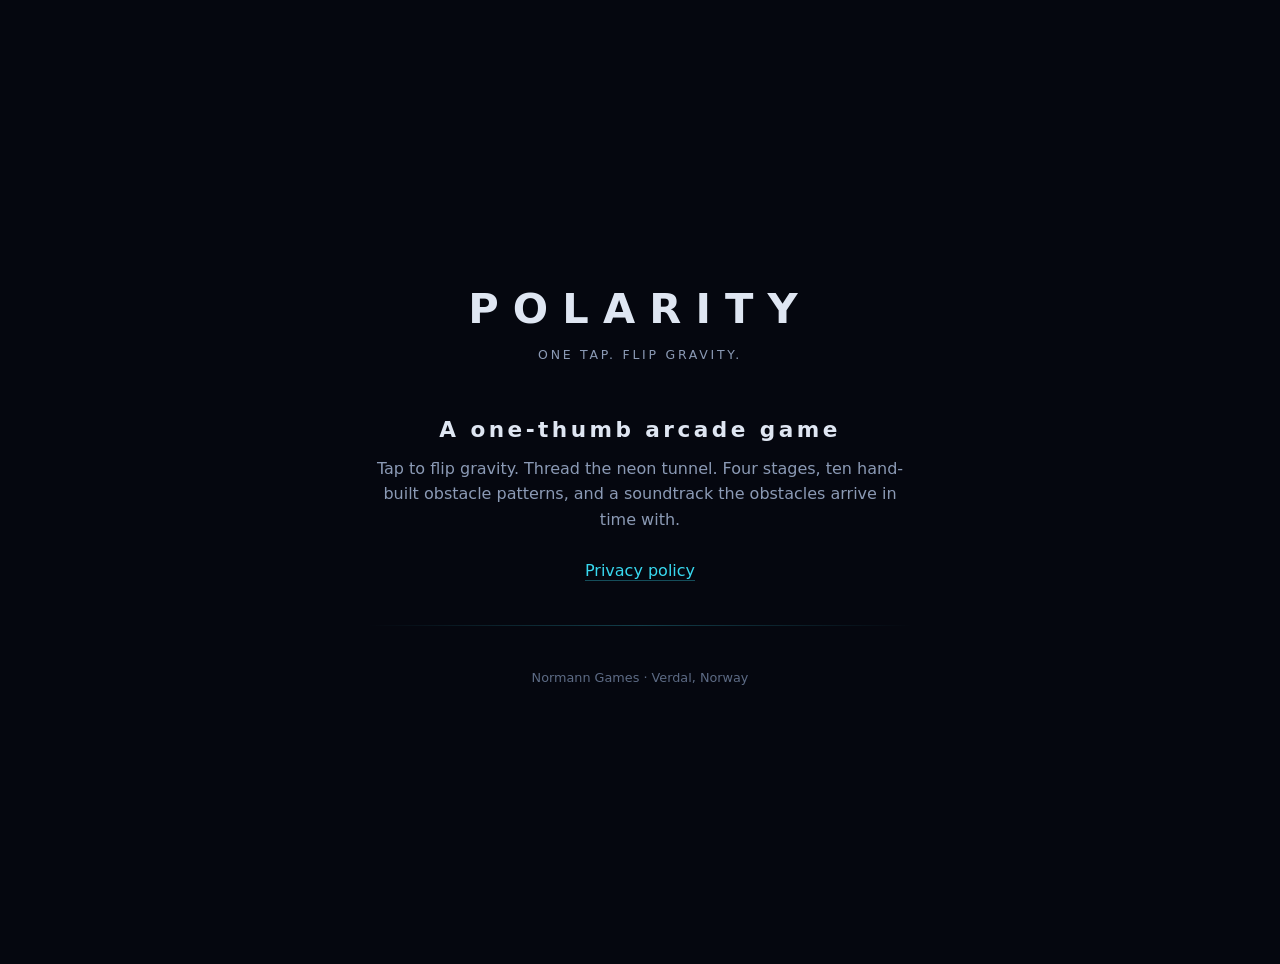
==== index.html @ ee77e635 "developer site" ====
﻿<!DOCTYPE html>
<html lang="en"><head><meta charset="utf-8">
<meta name="viewport" content="width=device-width,initial-scale=1">
<title>Normann Games</title>
<style>
 :root{--bg:#05070f;--fg:#dfe6f2;--dim:#8b9ab5;--cyan:#38d9f0}
 body{margin:0;min-height:100vh;background:var(--bg);color:var(--fg);
   font:16px/1.6 system-ui,-apple-system,"Segoe UI",Roboto,sans-serif;
   display:flex;align-items:center;justify-content:center;padding:2rem}
 .wrap{max-width:34rem;text-align:center}
 h1{font-size:2.6rem;letter-spacing:.34em;margin:0 0 .2rem;font-weight:800}
 .tag{color:var(--dim);letter-spacing:.22em;font-size:.78rem;margin-bottom:3rem}
 h2{font-size:1.35rem;letter-spacing:.16em;margin:0 0 .5rem}
 p{color:var(--dim);margin:0 0 1.6rem}
 a{color:var(--cyan);text-decoration:none;border-bottom:1px solid #38d9f055}
 .rule{height:1px;background:linear-gradient(90deg,transparent,#38d9f044,transparent);margin:2.6rem 0}
 footer{color:#5d6b85;font-size:.8rem}
</style></head><body>
<div class="wrap">
  <h1>POLARITY</h1>
  <div class="tag">ONE TAP. FLIP GRAVITY.</div>
  <h2>A one-thumb arcade game</h2>
  <p>Tap to flip gravity. Thread the neon tunnel. Four stages, ten hand-built
     obstacle patterns, and a soundtrack the obstacles arrive in time with.</p>
  <p><a href="privacy-policy.html">Privacy policy</a></p>
  <div class="rule"></div>
  <footer>Normann Games &middot; Verdal, Norway</footer>
</div>
</body></html>
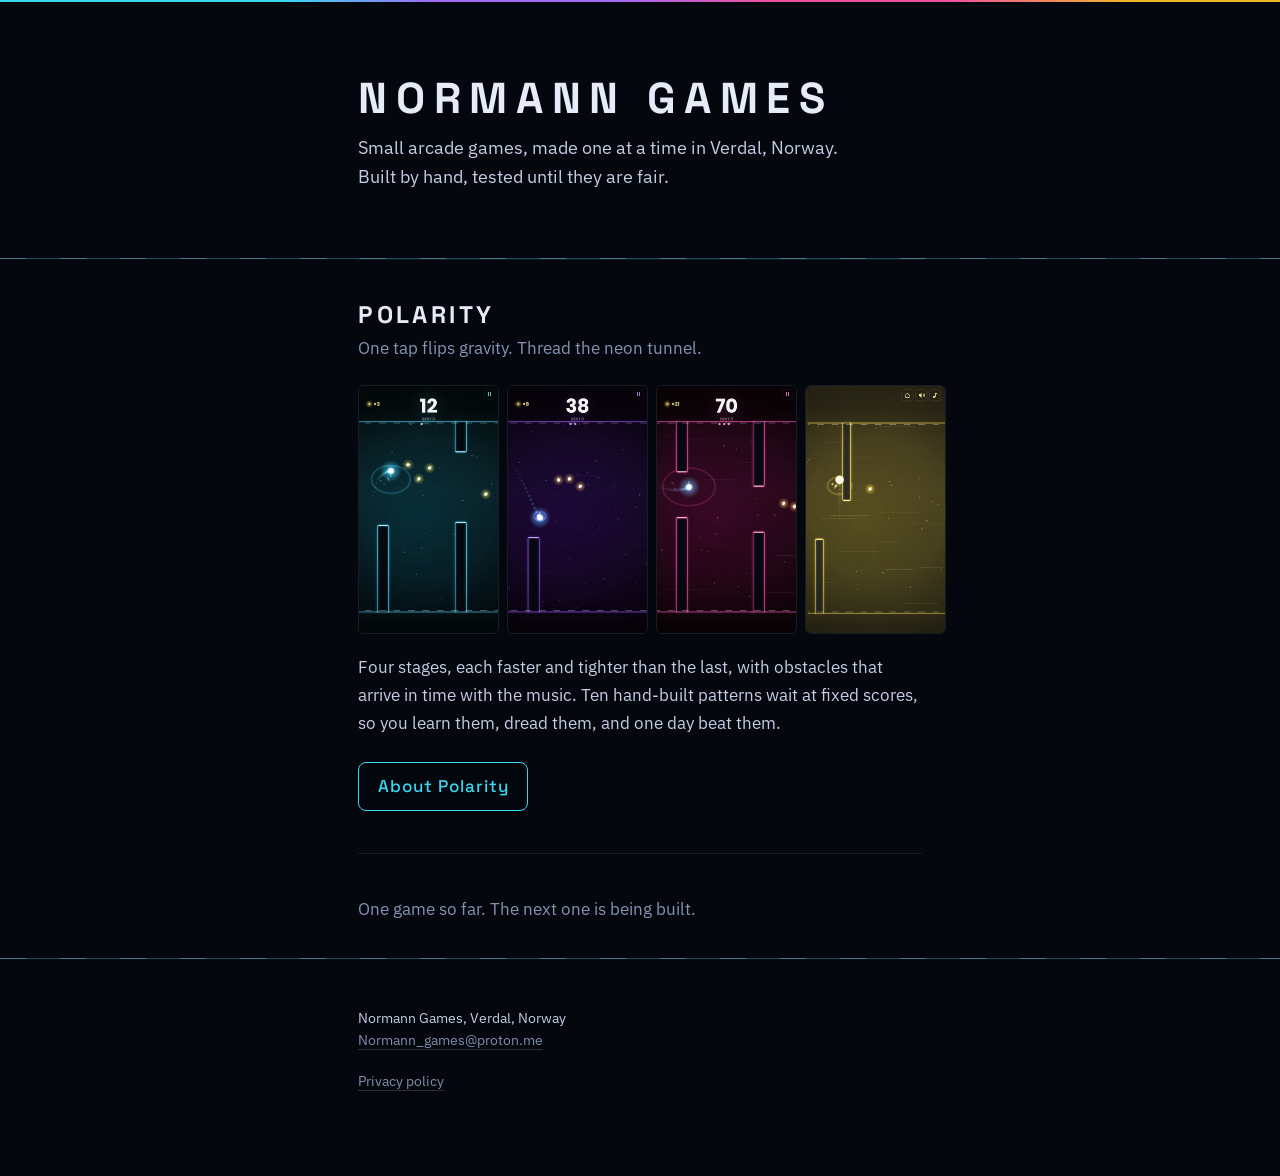
==== commit 078cae9f: "Normann Games site with Polarity page" ====
--- a/index.html
+++ b/index.html
@@ -1,29 +1,81 @@
-﻿<!DOCTYPE html>
-<html lang="en"><head><meta charset="utf-8">
+<!DOCTYPE html>
+<html lang="en"><head>
+<meta charset="utf-8">
 <meta name="viewport" content="width=device-width,initial-scale=1">
 <title>Normann Games</title>
+<meta name="description" content="A one-person games label in Verdal, Norway. Maker of Polarity, a one-thumb arcade game.">
+<link rel="icon" href="img/icon.png">
+<link rel="preconnect" href="https://fonts.googleapis.com">
+<link rel="preconnect" href="https://fonts.gstatic.com" crossorigin>
+<link href="https://fonts.googleapis.com/css2?family=Space+Grotesk:wght@500;700&family=IBM+Plex+Sans:wght@400;500&display=swap" rel="stylesheet">
+<link rel="stylesheet" href="_shared.css">
 <style>
- :root{--bg:#05070f;--fg:#dfe6f2;--dim:#8b9ab5;--cyan:#38d9f0}
- body{margin:0;min-height:100vh;background:var(--bg);color:var(--fg);
-   font:16px/1.6 system-ui,-apple-system,"Segoe UI",Roboto,sans-serif;
-   display:flex;align-items:center;justify-content:center;padding:2rem}
- .wrap{max-width:34rem;text-align:center}
- h1{font-size:2.6rem;letter-spacing:.34em;margin:0 0 .2rem;font-weight:800}
- .tag{color:var(--dim);letter-spacing:.22em;font-size:.78rem;margin-bottom:3rem}
- h2{font-size:1.35rem;letter-spacing:.16em;margin:0 0 .5rem}
- p{color:var(--dim);margin:0 0 1.6rem}
- a{color:var(--cyan);text-decoration:none;border-bottom:1px solid #38d9f055}
- .rule{height:1px;background:linear-gradient(90deg,transparent,#38d9f044,transparent);margin:2.6rem 0}
- footer{color:#5d6b85;font-size:.8rem}
-</style></head><body>
-<div class="wrap">
-  <h1>POLARITY</h1>
-  <div class="tag">ONE TAP. FLIP GRAVITY.</div>
-  <h2>A one-thumb arcade game</h2>
-  <p>Tap to flip gravity. Thread the neon tunnel. Four stages, ten hand-built
-     obstacle patterns, and a soundtrack the obstacles arrive in time with.</p>
-  <p><a href="privacy-policy.html">Privacy policy</a></p>
-  <div class="rule"></div>
-  <footer>Normann Games &middot; Verdal, Norway</footer>
-</div>
+  .top{padding:4.5rem 0 3rem}
+  .mark{
+    font-family:"Space Grotesk",sans-serif;font-weight:700;
+    font-size:clamp(1.9rem,7vw,2.7rem);letter-spacing:.2em;
+    margin:0 0 .6rem;
+  }
+  .lede{font-size:1.1rem;max-width:30rem}
+  .game{display:block;padding:2.6rem 0;border-bottom:1px solid rgba(230,240,255,.08)}
+  .game:first-of-type{border-top:1px solid rgba(230,240,255,.08)}
+  .game h2{font-size:1.5rem;letter-spacing:.14em;margin:0 0 .35rem}
+  .shots{display:flex;gap:.5rem;margin:1.4rem 0 1.2rem}
+  .shots img{
+    width:25%;border-radius:6px;display:block;
+    border:1px solid rgba(230,240,255,.09);
+  }
+  .go{
+    display:inline-block;margin-top:.4rem;padding:.6rem 1.15rem;
+    border:1px solid var(--cyan);border-radius:8px;
+    font-family:"Space Grotesk",sans-serif;font-weight:500;letter-spacing:.06em;
+  }
+  .go:hover{background:rgba(56,217,240,.1)}
+  .next{padding:2.6rem 0 1rem;max-width:30rem}
+</style>
+</head><body>
+
+<div class="stagerail"></div>
+
+<main>
+  <header class="top fade">
+    <h1 class="mark">NORMANN&nbsp;GAMES</h1>
+    <p class="lede">Small arcade games, made one at a time in Verdal, Norway.
+      Built by hand, tested until they are fair.</p>
+  </header>
+</main>
+
+<div class="rail"></div>
+
+<main>
+  <article class="game">
+    <h2>POLARITY</h2>
+    <p class="dim">One tap flips gravity. Thread the neon tunnel.</p>
+    <div class="shots">
+      <img src="img/stage-cyan.png" alt="Cyan stage: the tunnel at its most forgiving">
+      <img src="img/stage-violet.png" alt="Violet stage: the pace steps up">
+      <img src="img/stage-magenta.png" alt="Magenta stage: gaps tighten">
+      <img src="img/stage-amber.png" alt="Amber stage: the tunnel at full speed">
+    </div>
+    <p>Four stages, each faster and tighter than the last, with obstacles that
+      arrive in time with the music. Ten hand-built patterns wait at fixed
+      scores, so you learn them, dread them, and one day beat them.</p>
+    <a class="go" href="polarity/">About Polarity</a>
+  </article>
+
+  <section class="next">
+    <p class="dim">One game so far. The next one is being built.</p>
+  </section>
+</main>
+
+<div class="rail"></div>
+
+<main>
+  <footer>
+    <p>Normann Games, Verdal, Norway<br>
+      <a href="mailto:Normann_games@proton.me">Normann_games@proton.me</a></p>
+    <p><a href="privacy-policy.html">Privacy policy</a></p>
+  </footer>
+</main>
+
 </body></html>
--- a/_shared.css
+++ b/_shared.css
@@ -0,0 +1,49 @@
+/* Palette taken from the game's four stage hues, not invented for the site. */
+:root{
+  --ink:#05070f;
+  --ink-2:#0a0e1a;
+  --fog:#8494b0;
+  --text:#e6ecf7;
+  --cyan:#38d9f0;
+  --violet:#a06bf5;
+  --magenta:#f050a0;
+  --amber:#f0b429;
+  --rail:rgba(56,217,240,.34);
+  --measure:38rem;
+}
+*{box-sizing:border-box}
+html{-webkit-text-size-adjust:100%}
+body{
+  margin:0;background:var(--ink);color:var(--text);
+  font:400 17px/1.65 "IBM Plex Sans",system-ui,sans-serif;
+  -webkit-font-smoothing:antialiased;
+}
+/* The tunnel the game is played inside, used here as the page frame. */
+.rail{height:1px;background:var(--rail);position:relative}
+.rail::after{
+  content:"";position:absolute;inset:0;
+  background:repeating-linear-gradient(90deg,
+    rgba(230,240,255,.5) 0 26px, transparent 26px 60px);
+  opacity:.5;
+}
+.stagerail{
+  height:2px;
+  background:linear-gradient(90deg,
+    var(--cyan) 0%, var(--cyan) 22%,
+    var(--violet) 34%, var(--violet) 48%,
+    var(--magenta) 60%, var(--magenta) 74%,
+    var(--amber) 88%, var(--amber) 100%);
+}
+main{max-width:var(--measure);margin:0 auto;padding:0 1.4rem}
+h1,h2,h3{font-family:"Space Grotesk",system-ui,sans-serif;font-weight:700;line-height:1.15}
+p{margin:0 0 1.15rem;color:#c3cee2}
+a{color:var(--cyan);text-decoration:none;border-bottom:1px solid rgba(56,217,240,.35)}
+a:hover,a:focus-visible{border-bottom-color:var(--cyan)}
+:focus-visible{outline:2px solid var(--cyan);outline-offset:3px}
+.dim{color:var(--fog)}
+footer{padding:3rem 0 4rem;color:#5f6d88;font-size:.86rem}
+footer a{color:#7f8ea8;border-bottom-color:rgba(127,142,168,.3)}
+@media (prefers-reduced-motion:no-preference){
+  .fade{animation:rise .7s cubic-bezier(.2,.7,.3,1) both}
+  @keyframes rise{from{opacity:0;transform:translateY(10px)}to{opacity:1;transform:none}}
+}
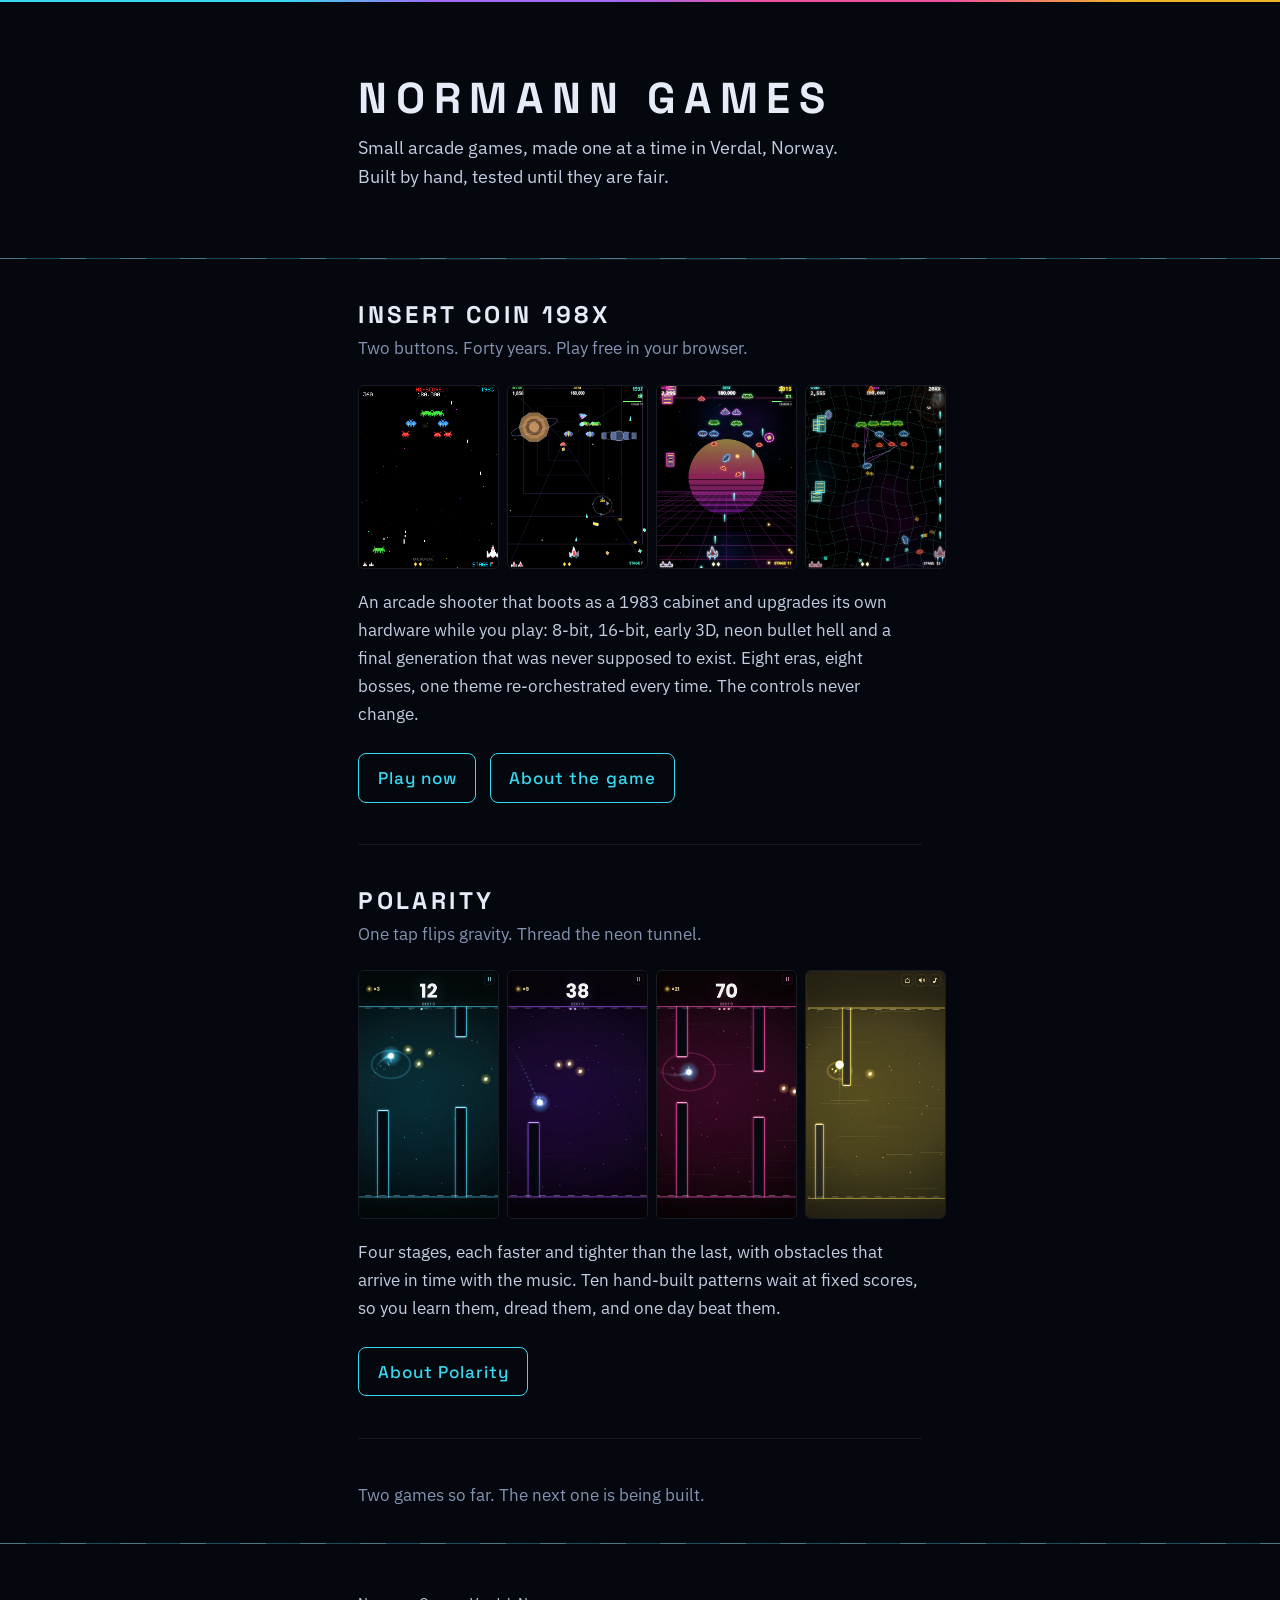
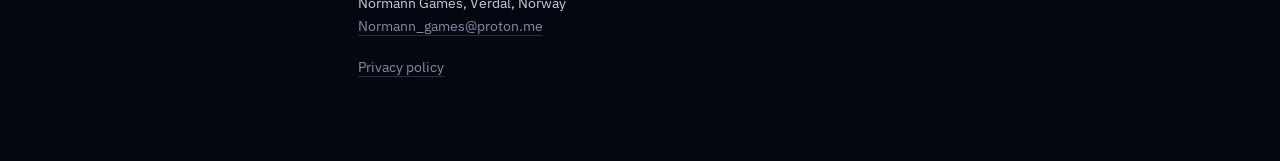
==== commit ab9aa841: "Add INSERT COIN 198X: game page, playable build, screenshots, privacy policy update Co-Authored-By: " ====
--- a/index.html
+++ b/index.html
@@ -3,7 +3,7 @@
 <meta charset="utf-8">
 <meta name="viewport" content="width=device-width,initial-scale=1">
 <title>Normann Games</title>
-<meta name="description" content="A one-person games label in Verdal, Norway. Maker of Polarity, a one-thumb arcade game.">
+<meta name="description" content="A one-person games label in Verdal, Norway. Maker of INSERT COIN 198X, a browser arcade shooter that evolves through forty years of game history, and Polarity, a one-thumb arcade game.">
 <link rel="icon" href="img/icon.png">
 <link rel="preconnect" href="https://fonts.googleapis.com">
 <link rel="preconnect" href="https://fonts.gstatic.com" crossorigin>
@@ -31,6 +31,7 @@
     font-family:"Space Grotesk",sans-serif;font-weight:500;letter-spacing:.06em;
   }
   .go:hover{background:rgba(56,217,240,.1)}
+  .go + .go{margin-left:.6rem}
   .next{padding:2.6rem 0 1rem;max-width:30rem}
 </style>
 </head><body>
@@ -49,6 +50,23 @@
 
 <main>
   <article class="game">
+    <h2>INSERT COIN 198X</h2>
+    <p class="dim">Two buttons. Forty years. Play free in your browser.</p>
+    <div class="shots">
+      <img src="img/ic-1983.png" alt="1983 era: two-colour pixel aliens over a black starfield">
+      <img src="img/ic-1997.png" alt="1997 era: polygon ships inside a 3D tunnel">
+      <img src="img/ic-2015.png" alt="2015 era: neon enemies over a synthwave grid">
+      <img src="img/ic-20xx.png" alt="20XX era: holographic enemies over a warping grid">
+    </div>
+    <p>An arcade shooter that boots as a 1983 cabinet and upgrades its own
+      hardware while you play: 8-bit, 16-bit, early 3D, neon bullet hell and a
+      final generation that was never supposed to exist. Eight eras, eight bosses,
+      one theme re-orchestrated every time. The controls never change.</p>
+    <a class="go" href="insert-coin-198x/play/">Play now</a>
+    <a class="go" href="insert-coin-198x/">About the game</a>
+  </article>
+
+  <article class="game">
     <h2>POLARITY</h2>
     <p class="dim">One tap flips gravity. Thread the neon tunnel.</p>
     <div class="shots">
@@ -64,7 +82,7 @@
   </article>
 
   <section class="next">
-    <p class="dim">One game so far. The next one is being built.</p>
+    <p class="dim">Two games so far. The next one is being built.</p>
   </section>
 </main>
 
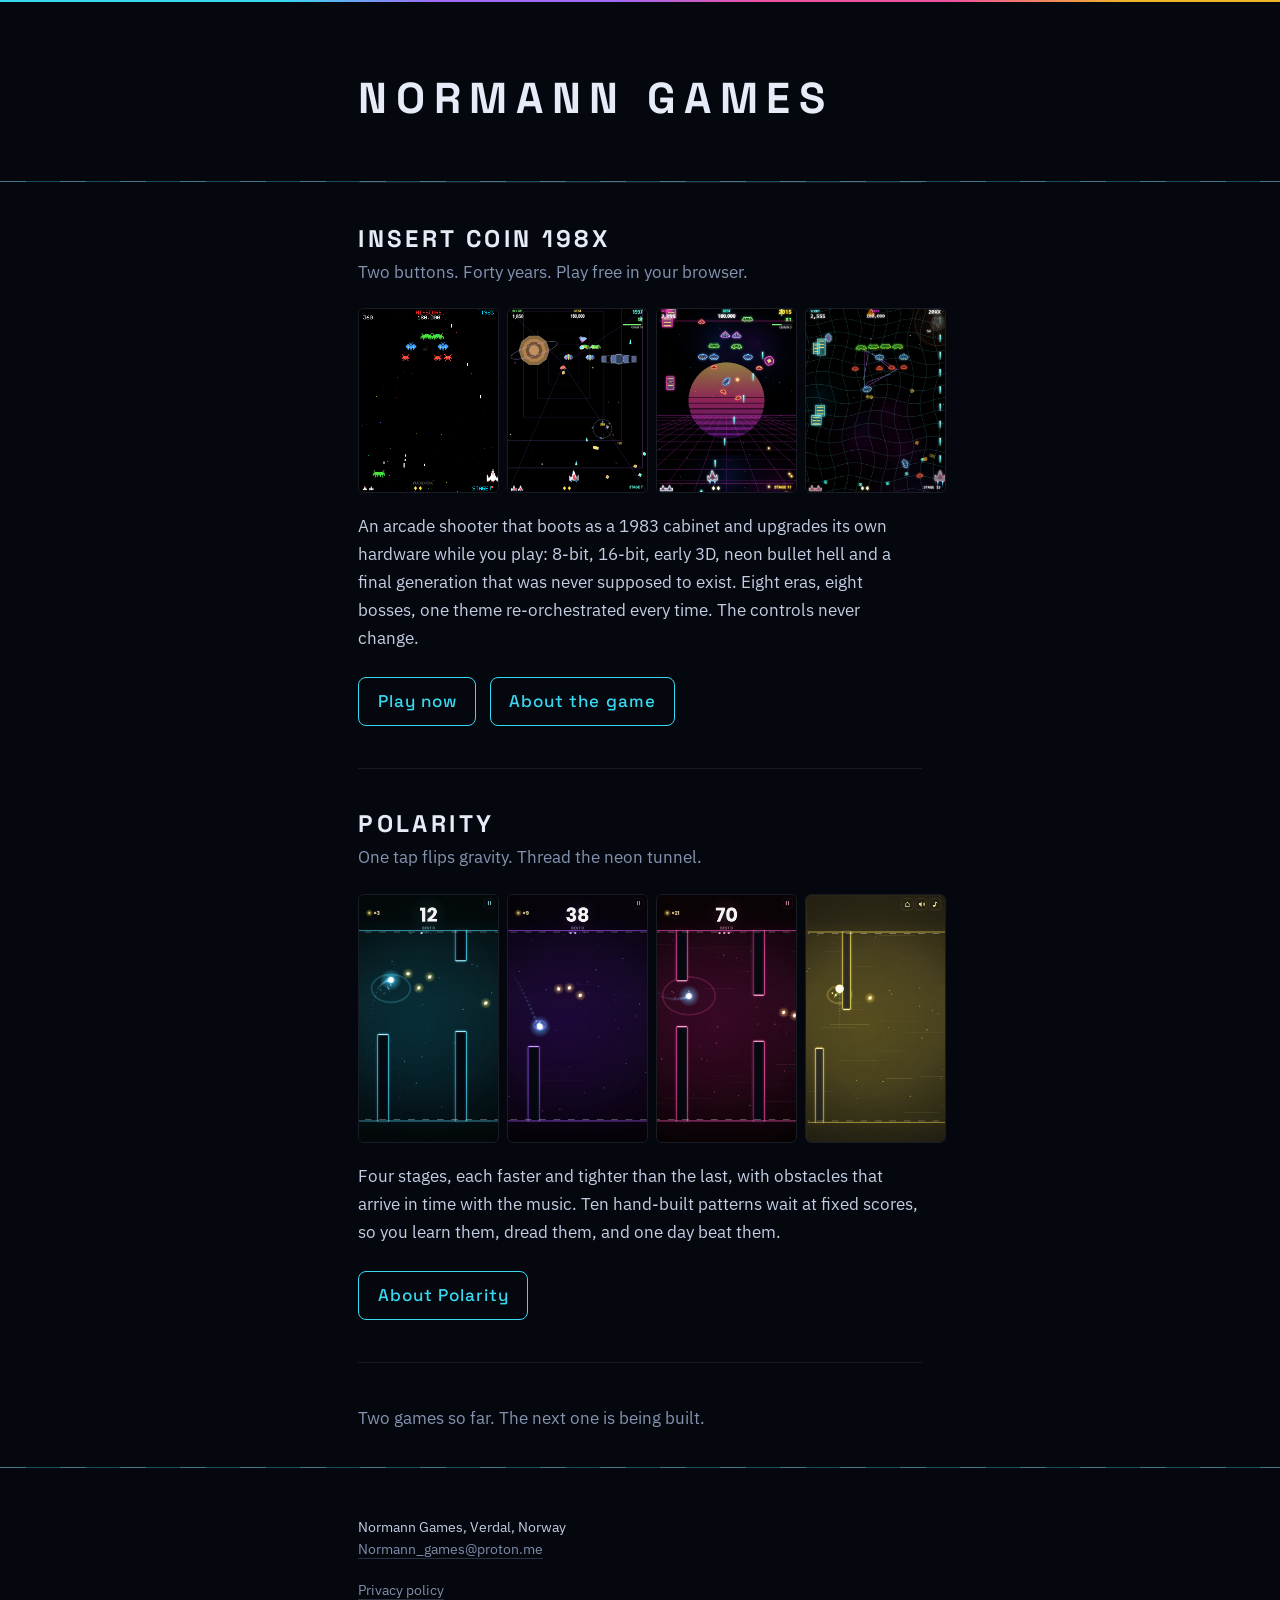
==== commit 9252a7df: "Remove studio tagline from homepage Co-Authored-By: Claude Fable 5.1 <noreply@anthropic.com>" ====
--- a/index.html
+++ b/index.html
@@ -41,8 +41,6 @@
 <main>
   <header class="top fade">
     <h1 class="mark">NORMANN&nbsp;GAMES</h1>
-    <p class="lede">Small arcade games, made one at a time in Verdal, Norway.
-      Built by hand, tested until they are fair.</p>
   </header>
 </main>
 
